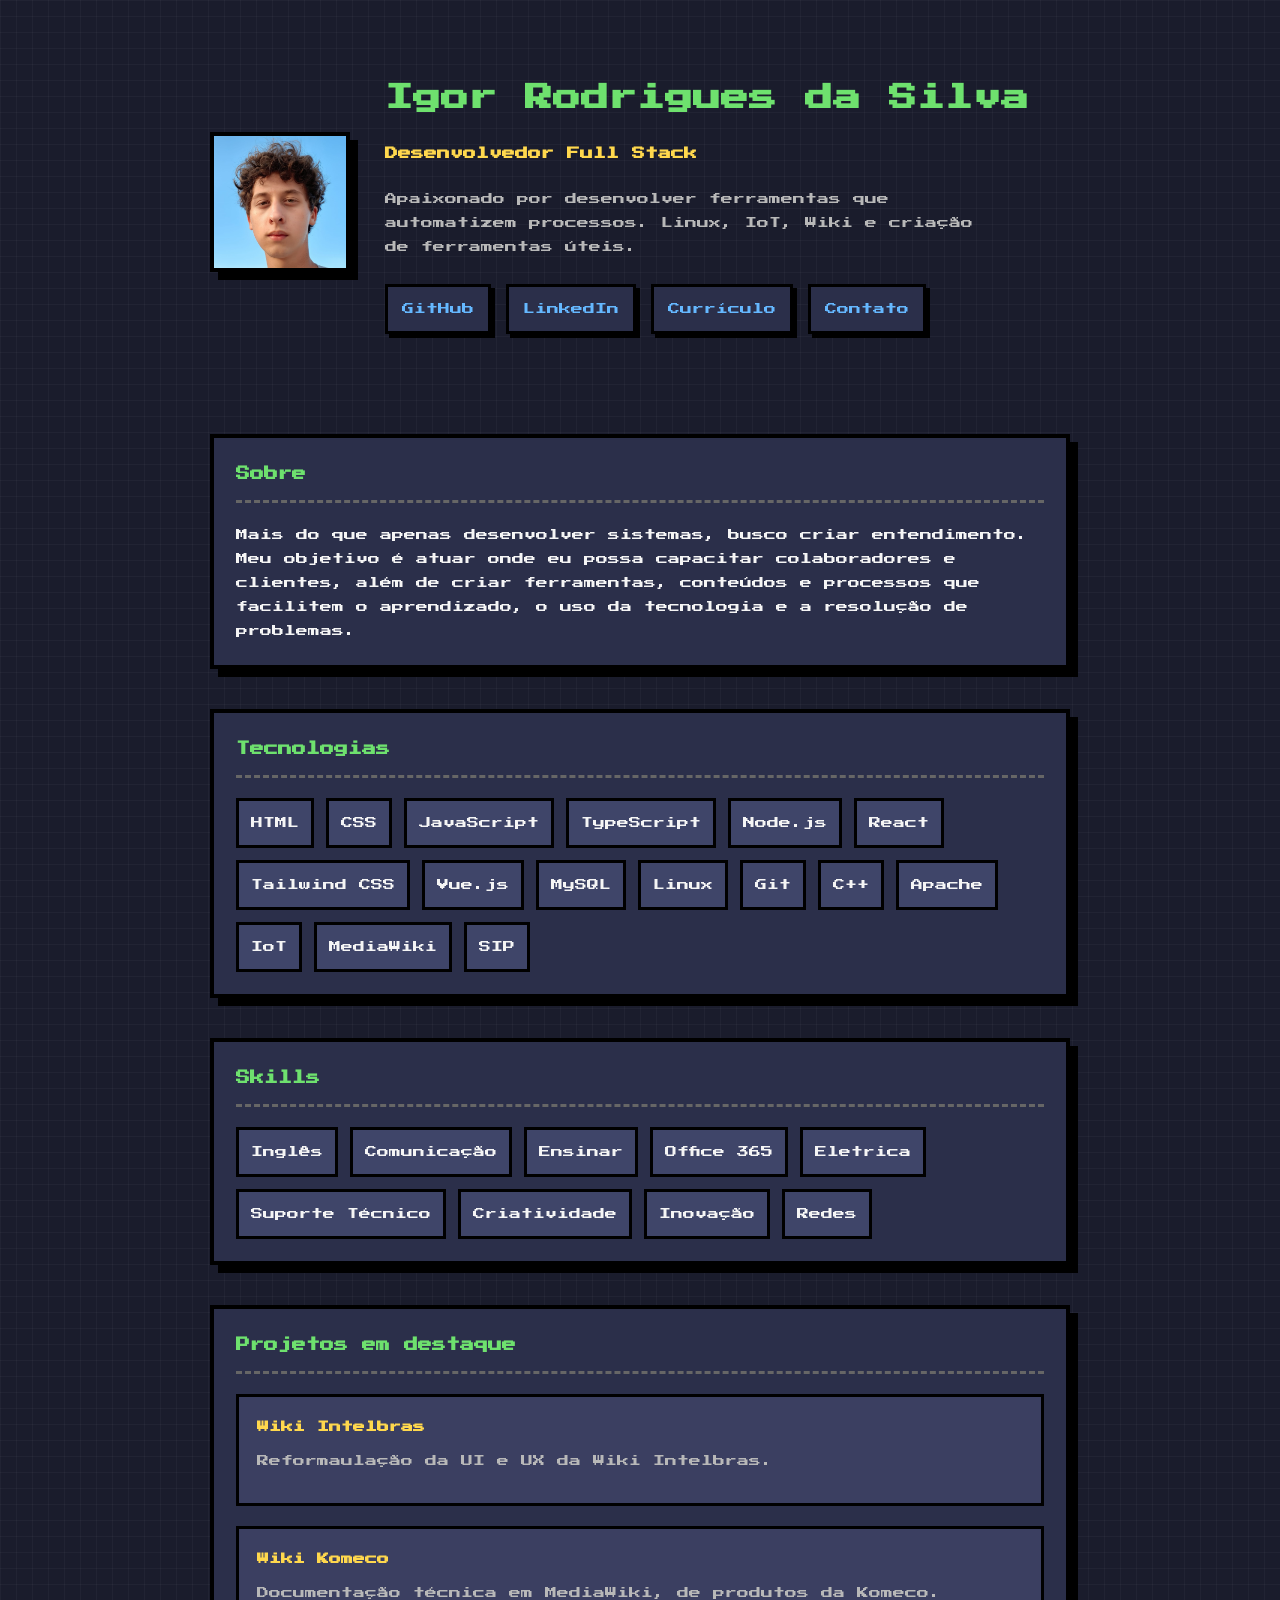
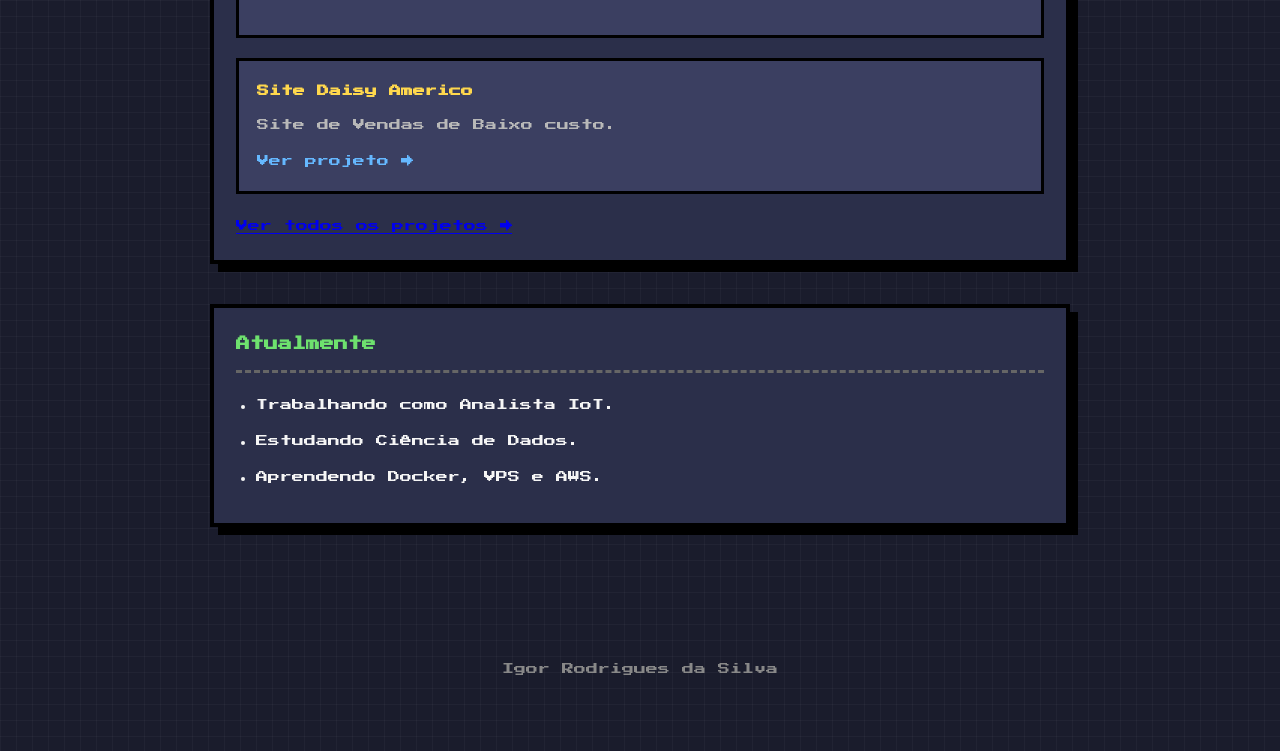
==== index.html @ e14a6f9d "movido o index" ====
<!doctype html>
<html lang="pt-BR">
  <head>
    <meta charset="UTF-8" />
    <meta name="viewport" content="width=device-width, initial-scale=1.0" />
    <title>Igor | Desenvolvedor</title>
    <link rel="icon" href="../assets/public/ico.svg">
    <link rel="stylesheet" href="../css/style.css" />
  </head>

  <body>
    <header>
      <div class="avatar"></div>

      <div class="info">
        <h1>Igor Rodrigues da Silva</h1>

        <h2>Desenvolvedor Full Stack</h2>

        <p>
          Apaixonado por desenvolver ferramentas que automatizem processos.
          Linux, IoT, Wiki e criação de ferramentas úteis.
        </p>

        <div class="links">
          <a href="https://github.com/Igudevkit" target="_blank">GitHub</a>
          <a
            href="https://www.linkedin.com/in/igor-rodrigues-da-silva-2795a9381/"
            target="_blank"
            >LinkedIn</a
          >
          <a href="#">Currículo</a>
          <a href="#">Contato</a>
        </div>
      </div>
    </header>

    <main>
      <section>
        <h3>Sobre</h3>
        <p>
        Mais do que apenas desenvolver sistemas, busco criar entendimento. 
        Meu objetivo é atuar onde eu possa capacitar colaboradores e clientes, além de criar ferramentas, conteúdos e processos que facilitem o aprendizado, o uso da tecnologia e a resolução de problemas.
        </p>
      </section>

      <section>
        <h3>Tecnologias</h3>
        <div class="skills">
          <div class="skill">HTML</div>
          <div class="skill">CSS</div>
          <div class="skill">JavaScript</div>
          <div class="skill">TypeScript</div>
          <div class="skill">Node.js</div>
          <div class="skill">React</div>
          <div class="skill">Tailwind CSS</div>
          <div class="skill">Vue.js</div>
          <div class="skill">MySQL</div>
          <div class="skill">Linux</div>
          <div class="skill">Git</div>
          <div class="skill">C++</div>
          <div class="skill">Apache</div>
          <div class="skill">IoT</div>
          <div class="skill">MediaWiki</div>
          <div class="skill">SIP</div>
        </div>
      </section>

      <section>
        <h3>Skills</h3>
        <div class="skills">
          <div class="skill">Inglês</div>
          <div class="skill">Comunicação</div>
          <div class="skill">Ensinar</div>
          <div class="skill">Office 365</div>
          <div class="skill">Eletrica</div>
          <div class="skill">Suporte Técnico</div>
          <div class="skill">Criatividade</div>
          <div class="skill">Inovação</div>
          <div class="skill">Redes</div>
        </div>
      </section>

      <section>
        <h3>Projetos em destaque</h3>
        <div class="project">
          <h4>Wiki Intelbras</h4>
          <p>Reformaulação da UI e UX da Wiki Intelbras.</p>
        </div>
        <div class="project">
          <h4>Wiki Komeco</h4>
          <p>Documentação técnica em MediaWiki, de produtos da Komeco.</p>
        </div>
        <div class="project">
          <h4>Site Daisy Americo</h4>
          <p>Site de Vendas de Baixo custo.</p>
          <a href="#">Ver projeto →</a>
        </div>

        <p><a href="#">Ver todos os projetos →</a></p>
      </section>

      <section>
        <h3>Atualmente</h3>
        <ul>
          <li>Trabalhando como Analista IoT.</li>
          <li>Estudando Ciência de Dados.</li>
          <li>Aprendendo Docker, VPS e AWS.</li>
        </ul>
      </section>
    </main>

    <footer>
      <p>Igor Rodrigues da Silva</p>
    </footer>
  </body>
</html>
---- css/style.css ----
@font-face {
        font-family: 'Press Start 2P';
        src: url('../assets/font/PressStart2P-Regular.ttf') format('truetype');
        font-display: swap;
      }

      * {
        margin: 0;
        padding: 0;
        box-sizing: border-box;
      }

      :root {
        --bg: #1a1c2c;
        --panel: #2b2f4a;
        --border: #000;
        --text: #f5f5f5;
        --secondary: #b8b8b8;
        --green: #6ee16e;
        --blue: #65b8ff;
        --yellow: #ffd84d;
      }

      body {
        background:
          linear-gradient(rgba(255, 255, 255, 0.03) 1px, transparent 1px),
          linear-gradient(
            90deg,
            rgba(255, 255, 255, 0.03) 1px,
            transparent 1px
          ),
          var(--bg);
        background-size: 16px 16px;
        color: var(--text);
        font-family: "Press Start 2P", monospace;
        font-size: 12px;
        line-height: 2;
      }

      header {
        max-width: 900px;
        margin: auto;
        padding: 70px 20px 40px;
        display: flex;
        align-items: center;
        gap: 35px;
      }

      .avatar {
    width: 140px;
    height: 140px;
    background-image: url("../assets/assets to index/ft-de-perfil.jpg");
    background-size: cover;
    background-position: center;
    border: 4px solid var(--border);
    box-shadow: 8px 8px 0 #000;
      }

      .info h1 {
        font-size: 28px;
        color: var(--green);
        margin-bottom: 15px;
      }

      .info h2 {
        color: var(--yellow);
        font-size: 13px;
        margin-bottom: 20px;
      }

      .info p {
        color: var(--secondary);
        max-width: 600px;
      }

      .links {
        display: flex;
        flex-wrap: wrap;
        gap: 15px;
        margin-top: 25px;
      }

      .links a {
        color: var(--blue);
        text-decoration: none;
        padding: 10px 14px;
        border: 3px solid var(--border);
        background: var(--panel);
        box-shadow: 4px 4px 0 #000;
        transition: 0.1s;
      }

      .links a:hover {
        transform: translate(2px, 2px);
        box-shadow: 2px 2px 0 #000;
      }

      main {
        max-width: 900px;
        margin: auto;
        padding: 20px;
      }

      section {
        margin: 40px 0;
        background: var(--panel);
        border: 4px solid var(--border);
        padding: 22px;
        box-shadow: 8px 8px 0 #000;
      }

      h3 {
        color: var(--green);
        margin-bottom: 20px;
        padding-bottom: 12px;
        border-bottom: 3px dashed #666;
      }

      .skills {
        display: flex;
        flex-wrap: wrap;
        gap: 12px;
      }

      .skill {
        background: #3f4569;
        border: 3px solid var(--border);
        padding: 10px 12px;
      }

      .project {
        background: #3b3f61;
        border: 3px solid var(--border);
        padding: 18px;
        margin-bottom: 20px;
      }

      .project h4 {
        color: var(--yellow);
        margin-bottom: 10px;
      }

      .project p {
        color: var(--secondary);
        margin-bottom: 12px;
      }

      .project a {
        color: var(--blue);
        text-decoration: none;
      }

      ul {
        padding-left: 20px;
      }

      li {
        margin-bottom: 12px;
      }

      footer {
        max-width: 900px;
        margin: 50px auto;
        padding: 20px;
        text-align: center;
        color: #888;
      }
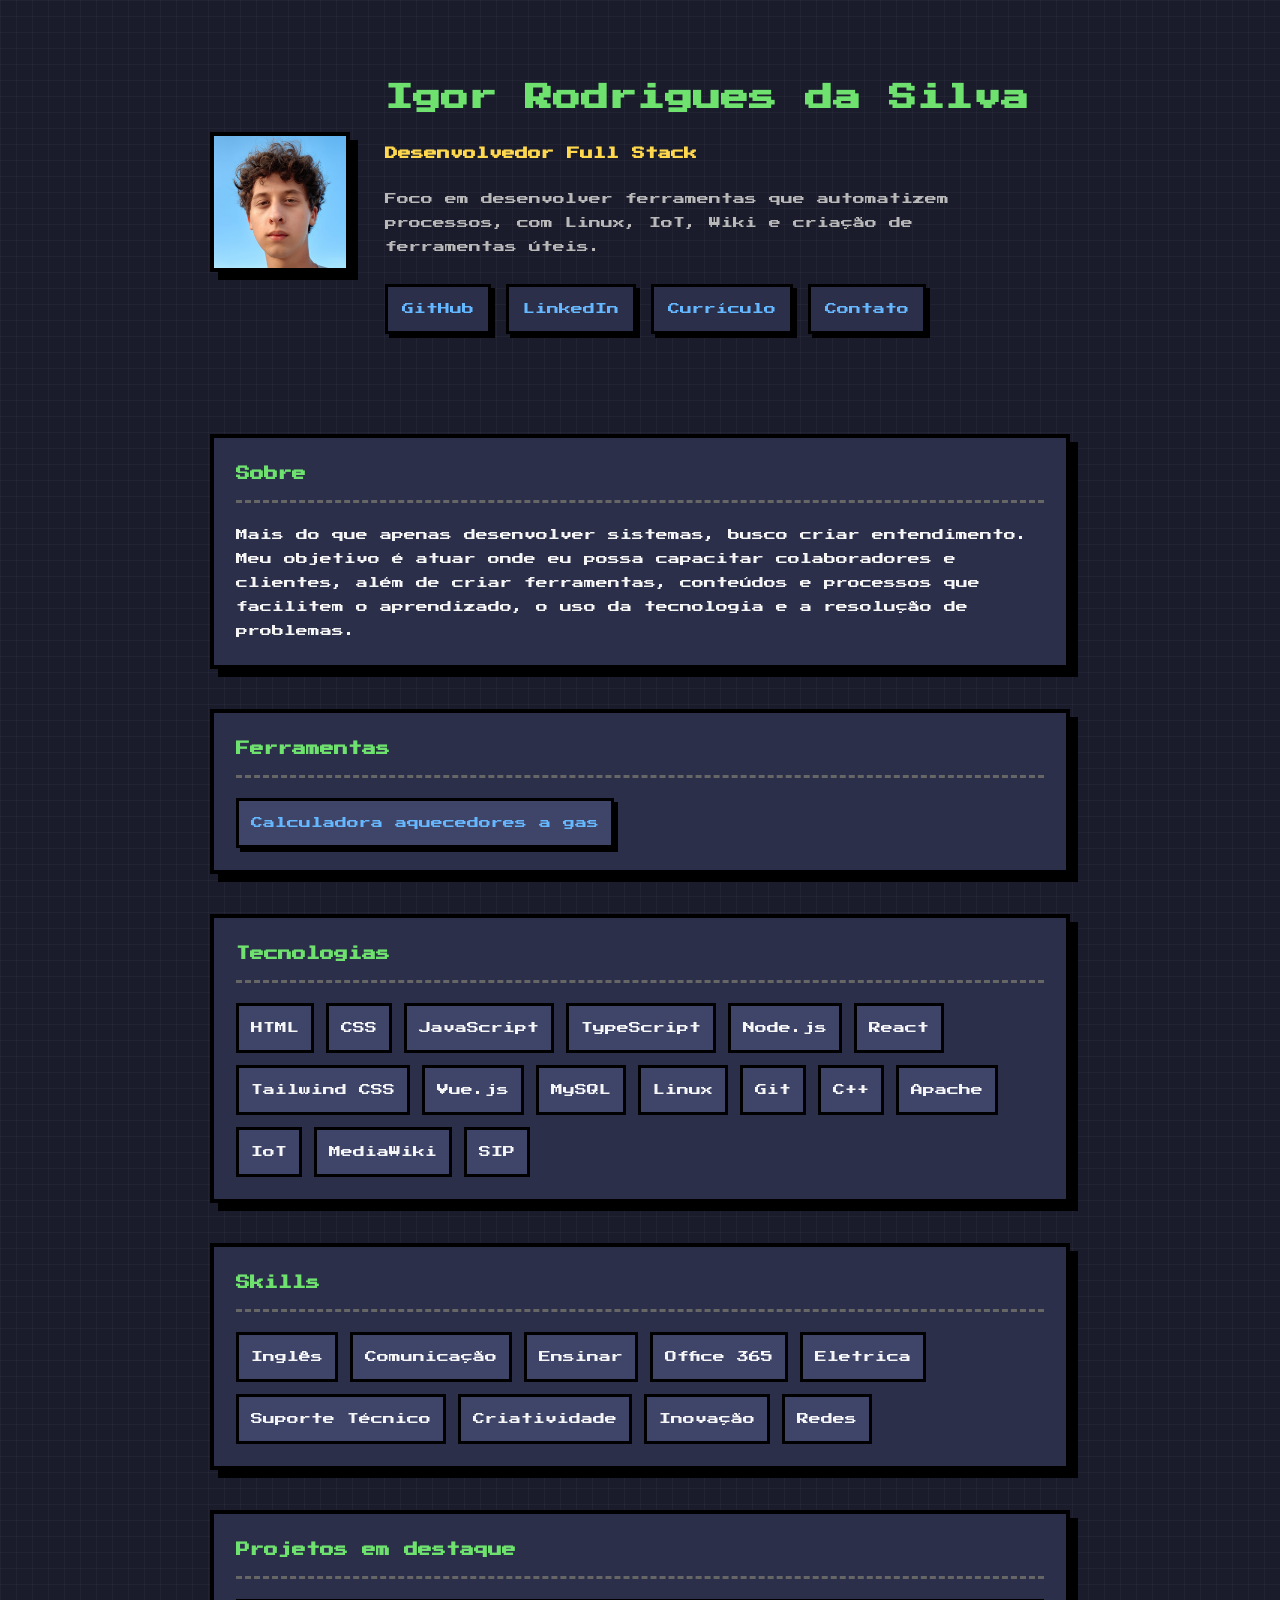
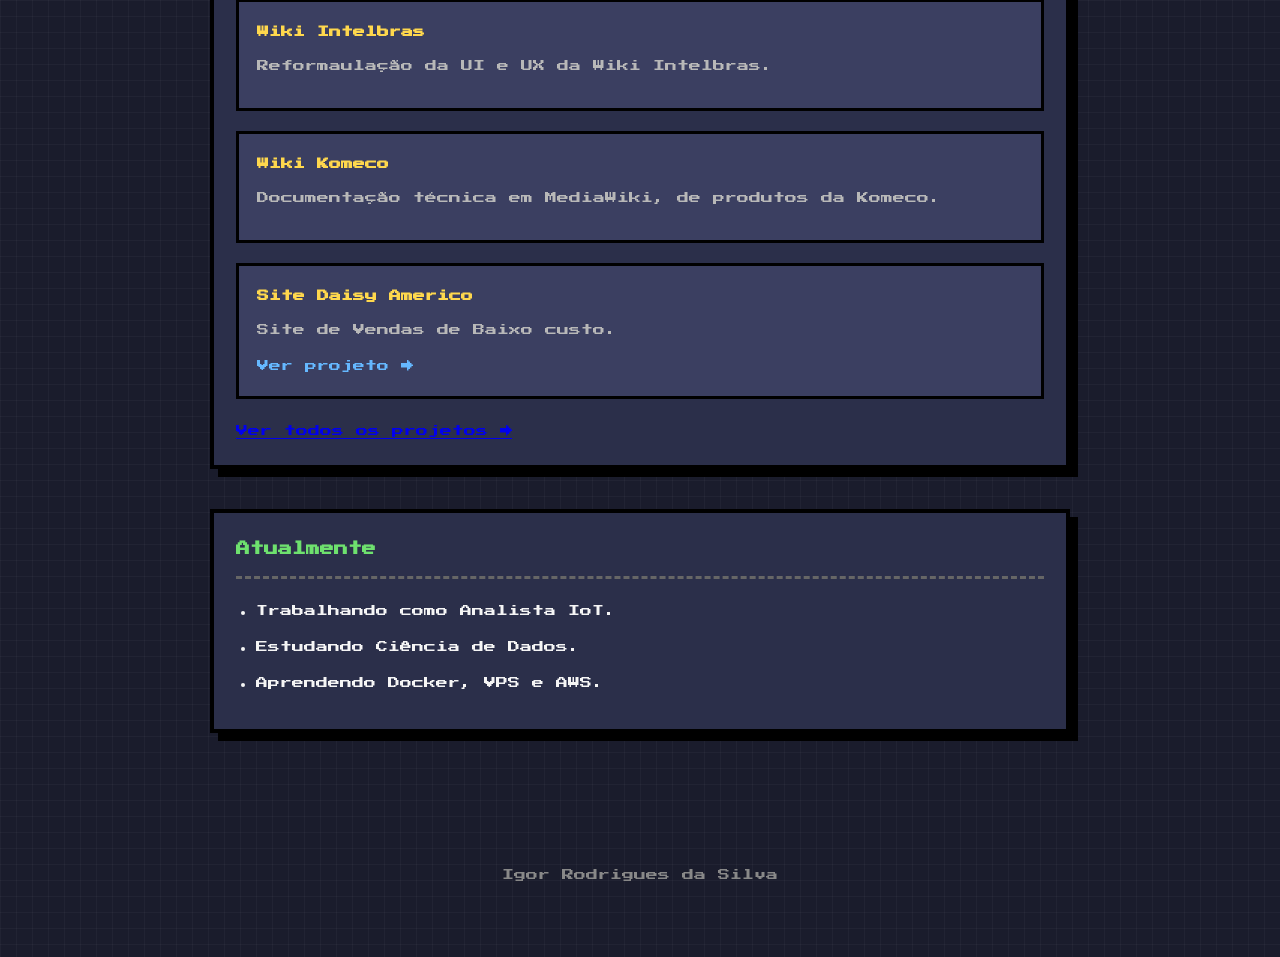
==== commit e4d6a3ad: "adicionado a ferramenta de calculo de aquecedor a gas" ====
--- a/index.html
+++ b/index.html
@@ -4,8 +4,8 @@
     <meta charset="UTF-8" />
     <meta name="viewport" content="width=device-width, initial-scale=1.0" />
     <title>Igor | Desenvolvedor</title>
-    <link rel="icon" href="../assets/public/ico.svg">
-    <link rel="stylesheet" href="../css/style.css" />
+    <link rel="icon" href="assets/public/ico.svg">
+    <link rel="stylesheet" href="css/style.css" />
   </head>
 
   <body>
@@ -18,8 +18,7 @@
         <h2>Desenvolvedor Full Stack</h2>
 
         <p>
-          Apaixonado por desenvolver ferramentas que automatizem processos.
-          Linux, IoT, Wiki e criação de ferramentas úteis.
+          Foco em desenvolver ferramentas que automatizem processos, com Linux, IoT, Wiki e criação de ferramentas úteis.
         </p>
 
         <div class="links">
@@ -42,6 +41,14 @@
         Mais do que apenas desenvolver sistemas, busco criar entendimento. 
         Meu objetivo é atuar onde eu possa capacitar colaboradores e clientes, além de criar ferramentas, conteúdos e processos que facilitem o aprendizado, o uso da tecnologia e a resolução de problemas.
         </p>
+      </section>
+
+      <section>
+        <h3>Ferramentas</h3>
+        <div class="skills">
+          <a href="html/calc-aquecedorgas.html" class="ferramentas">Calculadora aquecedores a gas</a>
+
+        </div>
       </section>
 
       <section>
--- a/css/style.css
+++ b/css/style.css
@@ -128,6 +128,21 @@
         padding: 10px 12px;
       }
 
+      .ferramentas {
+        background: #3f4569;
+        border: 3px solid var(--border);
+        padding: 10px 12px;
+        color: var(--blue);
+        text-decoration: none;
+        box-shadow: 4px 4px 0 #000;
+        transition: 0.1s;
+      }
+
+      .ferramentas:hover {
+        transform: translate(2px, 2px);
+        box-shadow: 2px 2px 0 #000;
+      }
+
       .project {
         background: #3b3f61;
         border: 3px solid var(--border);
